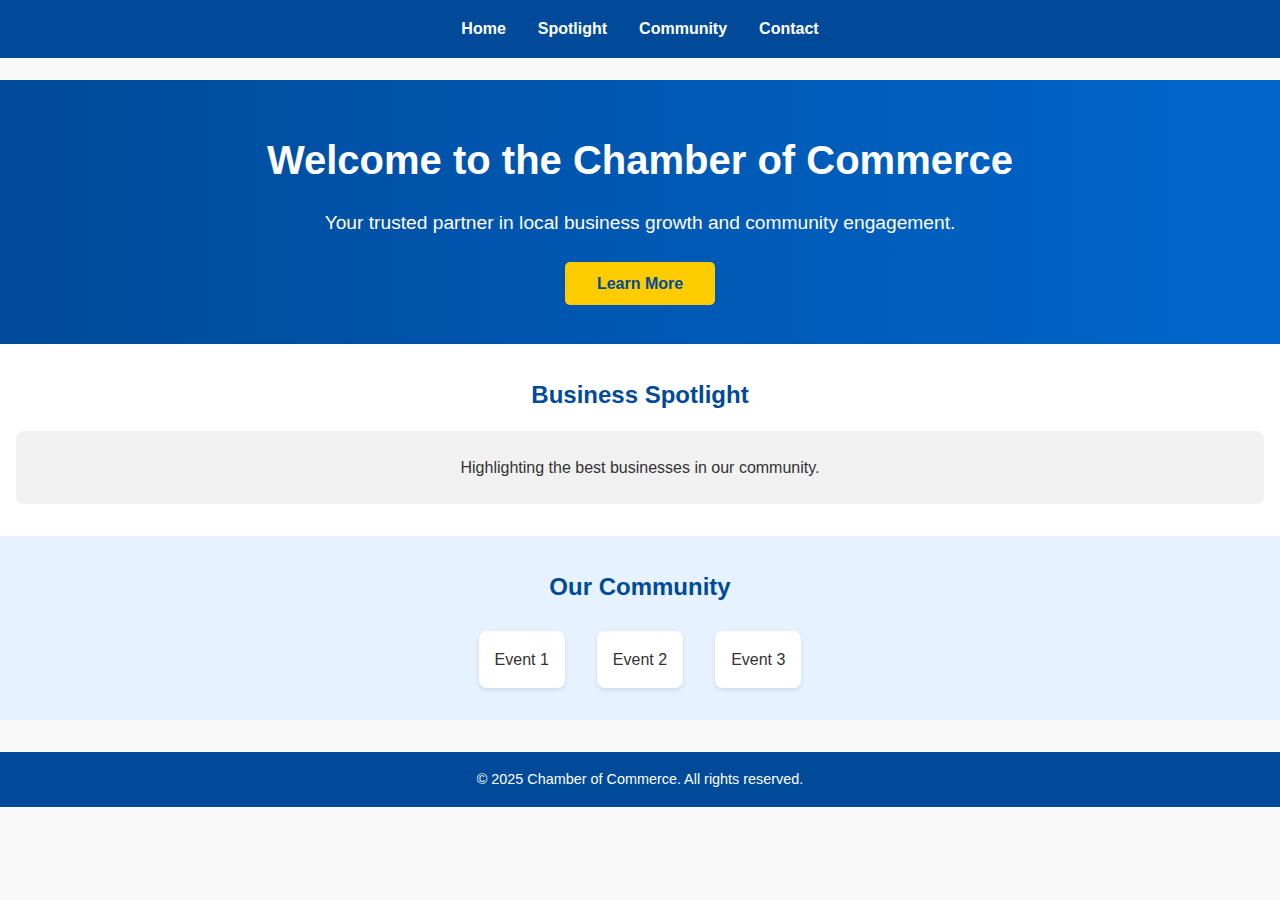
==== week01--2/chamber-site-plan.html @ 795b3398 "new-page" ====
<!DOCTYPE html>
<html lang="en">

<head>
    <meta charset="UTF-8">
    <meta name="viewport" content="width=device-width, initial-scale=1.0">
    <title>Chamber of Commerce</title>
    <link rel="stylesheet" href="styles.css">
</head>

<body>
    <header>
        <nav>
            <ul>
                <li><a href="#hero">Home</a></li>
                <li><a href="#spotlight">Spotlight</a></li>
                <li><a href="#community">Community</a></li>
                <li><a href="#contact">Contact</a></li>
            </ul>
        </nav>
    </header>

    <section id="hero">
        <h1>Welcome to the Chamber of Commerce</h1>
        <p>Your trusted partner in local business growth and community engagement.</p>
        <a href="#spotlight" class="cta">Learn More</a>
    </section>

    <section id="spotlight">
        <h2>Business Spotlight</h2>
        <article>
            <p>Highlighting the best businesses in our community.</p>
        </article>
    </section>

    <section id="community">
        <h2>Our Community</h2>
        <ul>
            <li>Event 1</li>
            <li>Event 2</li>
            <li>Event 3</li>
        </ul>
    </section>

    <footer>
        <p>&copy; 2025 Chamber of Commerce. All rights reserved.</p>
    </footer>
</body>

</html>
---- week01--2/styles.css ----
* {
    margin: 0;
    padding: 0;
    box-sizing: border-box;
}

body {
    margin: 0;
    font-family: 'Arial', sans-serif;
    line-height: 1.6;
    color: #333;
    background-color: #f9f9f9;
    padding-top: 5rem;
}


header {
    position: fixed;
    top: 0;
    width: 100%;
    background-color: #004a99;
    color: white;
    padding: 1rem 0;
    z-index: 1000;
}

nav ul {
    list-style: none;
    display: flex;
    justify-content: center;
    gap: 2rem;
}

nav a {
    color: white;
    text-decoration: none;
    font-weight: bold;
    transition: color 0.3s ease;
}

nav a:hover {
    color: #ffcc00;
}

#hero {
    text-align: center;
    padding: 3rem 1rem;
    background: linear-gradient(to right, #004a99, #0066cc);
    color: white;
}

#hero h1 {
    font-size: 2.5rem;
    margin-bottom: 1rem;
}

#hero p {
    font-size: 1.2rem;
    margin-bottom: 2rem;
}

.cta {
    background-color: #ffcc00;
    color: #004a99;
    padding: 0.8rem 2rem;
    text-decoration: none;
    border-radius: 5px;
    font-weight: bold;
    transition: background-color 0.3s ease, color 0.3s ease;
}

.cta:hover {
    background-color: #004a99;
    color: white;
}

#spotlight {
    background-color: #fff;
    padding: 2rem 1rem;
    text-align: center;
    box-shadow: 0 2px 5px rgba(0, 0, 0, 0.1);
}

#spotlight h2 {
    margin-bottom: 1rem;
    color: #004a99;
}

#spotlight article {
    background-color: #f1f1f1;
    padding: 1.5rem;
    border-radius: 8px;
}

#community {
    padding: 2rem 1rem;
    background-color: #e6f2ff;
}

#community h2 {
    text-align: center;
    margin-bottom: 1.5rem;
    color: #004a99;
}

#community ul {
    list-style: none;
    display: flex;
    justify-content: center;
    gap: 2rem;
}

#community li {
    background-color: white;
    padding: 1rem;
    border-radius: 8px;
    box-shadow: 0 2px 5px rgba(0, 0, 0, 0.1);
}

footer {
    background-color: #004a99;
    color: white;
    text-align: center;
    padding: 1rem 0;
    margin-top: 2rem;
}

footer p {
    font-size: 0.9rem;
}
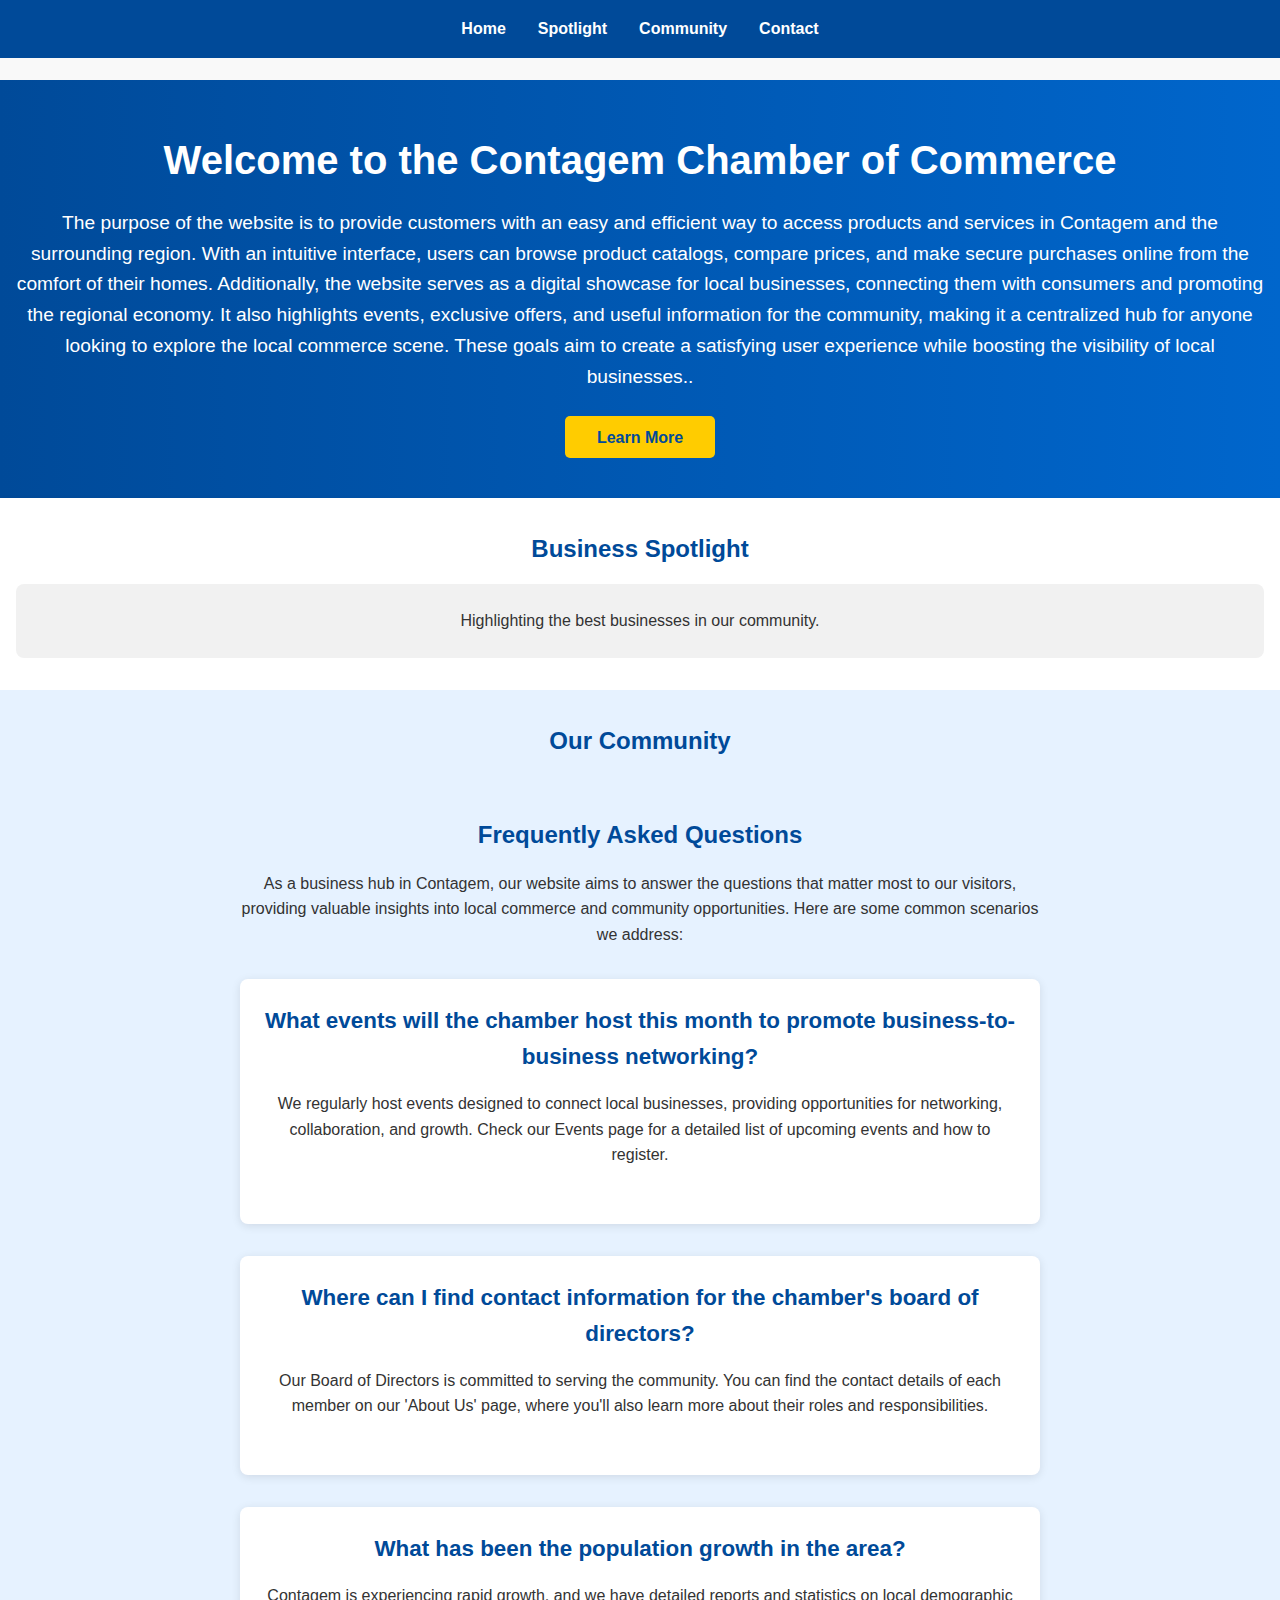
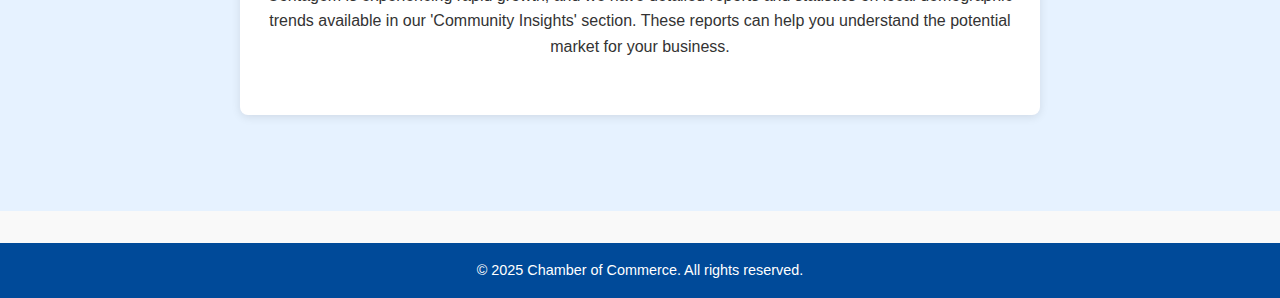
==== commit 8fb1f969: "new" ====
--- a/week01--2/chamber-site-plan.html
+++ b/week01--2/chamber-site-plan.html
@@ -21,8 +21,14 @@
     </header>
 
     <section id="hero">
-        <h1>Welcome to the Chamber of Commerce</h1>
-        <p>Your trusted partner in local business growth and community engagement.</p>
+        <h1>Welcome to the Contagem Chamber of Commerce</h1>
+        <p>The purpose of the website is to provide customers with an easy and efficient way to access products and
+            services in Contagem and the surrounding region. With an intuitive interface, users can browse product
+            catalogs, compare prices, and make secure purchases online from the comfort of their homes. Additionally,
+            the website serves as a digital showcase for local businesses, connecting them with consumers and promoting
+            the regional economy. It also highlights events, exclusive offers, and useful information for the community,
+            making it a centralized hub for anyone looking to explore the local commerce scene. These goals aim to
+            create a satisfying user experience while boosting the visibility of local businesses..</p>
         <a href="#spotlight" class="cta">Learn More</a>
     </section>
 
@@ -35,11 +41,34 @@
 
     <section id="community">
         <h2>Our Community</h2>
-        <ul>
-            <li>Event 1</li>
-            <li>Event 2</li>
-            <li>Event 3</li>
-        </ul>
+        <section id="scenarios">
+            <h2>Frequently Asked Questions</h2>
+            <p>As a business hub in Contagem, our website aims to answer the questions that matter most to our visitors,
+                providing valuable insights into local commerce and community opportunities. Here are some common
+                scenarios we address:</p>
+
+            <div class="scenario">
+                <h3>What events will the chamber host this month to promote business-to-business networking?</h3>
+                <p>We regularly host events designed to connect local businesses, providing opportunities for
+                    networking, collaboration, and growth. Check our Events page for a detailed list of upcoming events
+                    and how to register.</p>
+            </div>
+
+            <div class="scenario">
+                <h3>Where can I find contact information for the chamber's board of directors?</h3>
+                <p>Our Board of Directors is committed to serving the community. You can find the contact details of
+                    each member on our 'About Us' page, where you'll also learn more about their roles and
+                    responsibilities.</p>
+            </div>
+
+            <div class="scenario">
+                <h3>What has been the population growth in the area?</h3>
+                <p>Contagem is experiencing rapid growth, and we have detailed reports and statistics on local
+                    demographic trends available in our 'Community Insights' section. These reports can help you
+                    understand the potential market for your business.</p>
+            </div>
+        </section>
+
     </section>
 
     <footer>
--- a/week01--2/styles.css
+++ b/week01--2/styles.css
@@ -127,4 +127,63 @@
 
 footer p {
     font-size: 0.9rem;
+}
+
+#community {
+    padding: 2rem 1rem;
+    background-color: #e6f2ff;
+}
+
+#community h2 {
+    text-align: center;
+    margin-bottom: 1.5rem;
+    color: #004a99;
+}
+
+#scenarios {
+    padding: 2rem 0;
+    text-align: center;
+}
+
+#scenarios h2 {
+    color: #004a99;
+    margin-bottom: 1rem;
+}
+
+#scenarios p {
+    margin-bottom: 2rem;
+    color: #333;
+    font-size: 1rem;
+    max-width: 800px;
+    margin-left: auto;
+    margin-right: auto;
+}
+
+/* Estilo para os quadros das perguntas */
+.scenario {
+    background-color: white;
+    padding: 1.5rem;
+    border-radius: 8px;
+    box-shadow: 0 2px 10px rgba(0, 0, 0, 0.1);
+    margin-bottom: 2rem;
+    max-width: 800px;
+    margin-left: auto;
+    margin-right: auto;
+    transition: transform 0.3s ease, box-shadow 0.3s ease;
+}
+
+.scenario:hover {
+    transform: translateY(-5px);
+    box-shadow: 0 5px 15px rgba(0, 0, 0, 0.2);
+}
+
+.scenario h3 {
+    color: #004a99;
+    font-size: 1.4rem;
+    margin-bottom: 1rem;
+}
+
+.scenario p {
+    color: #666;
+    font-size: 1rem;
 }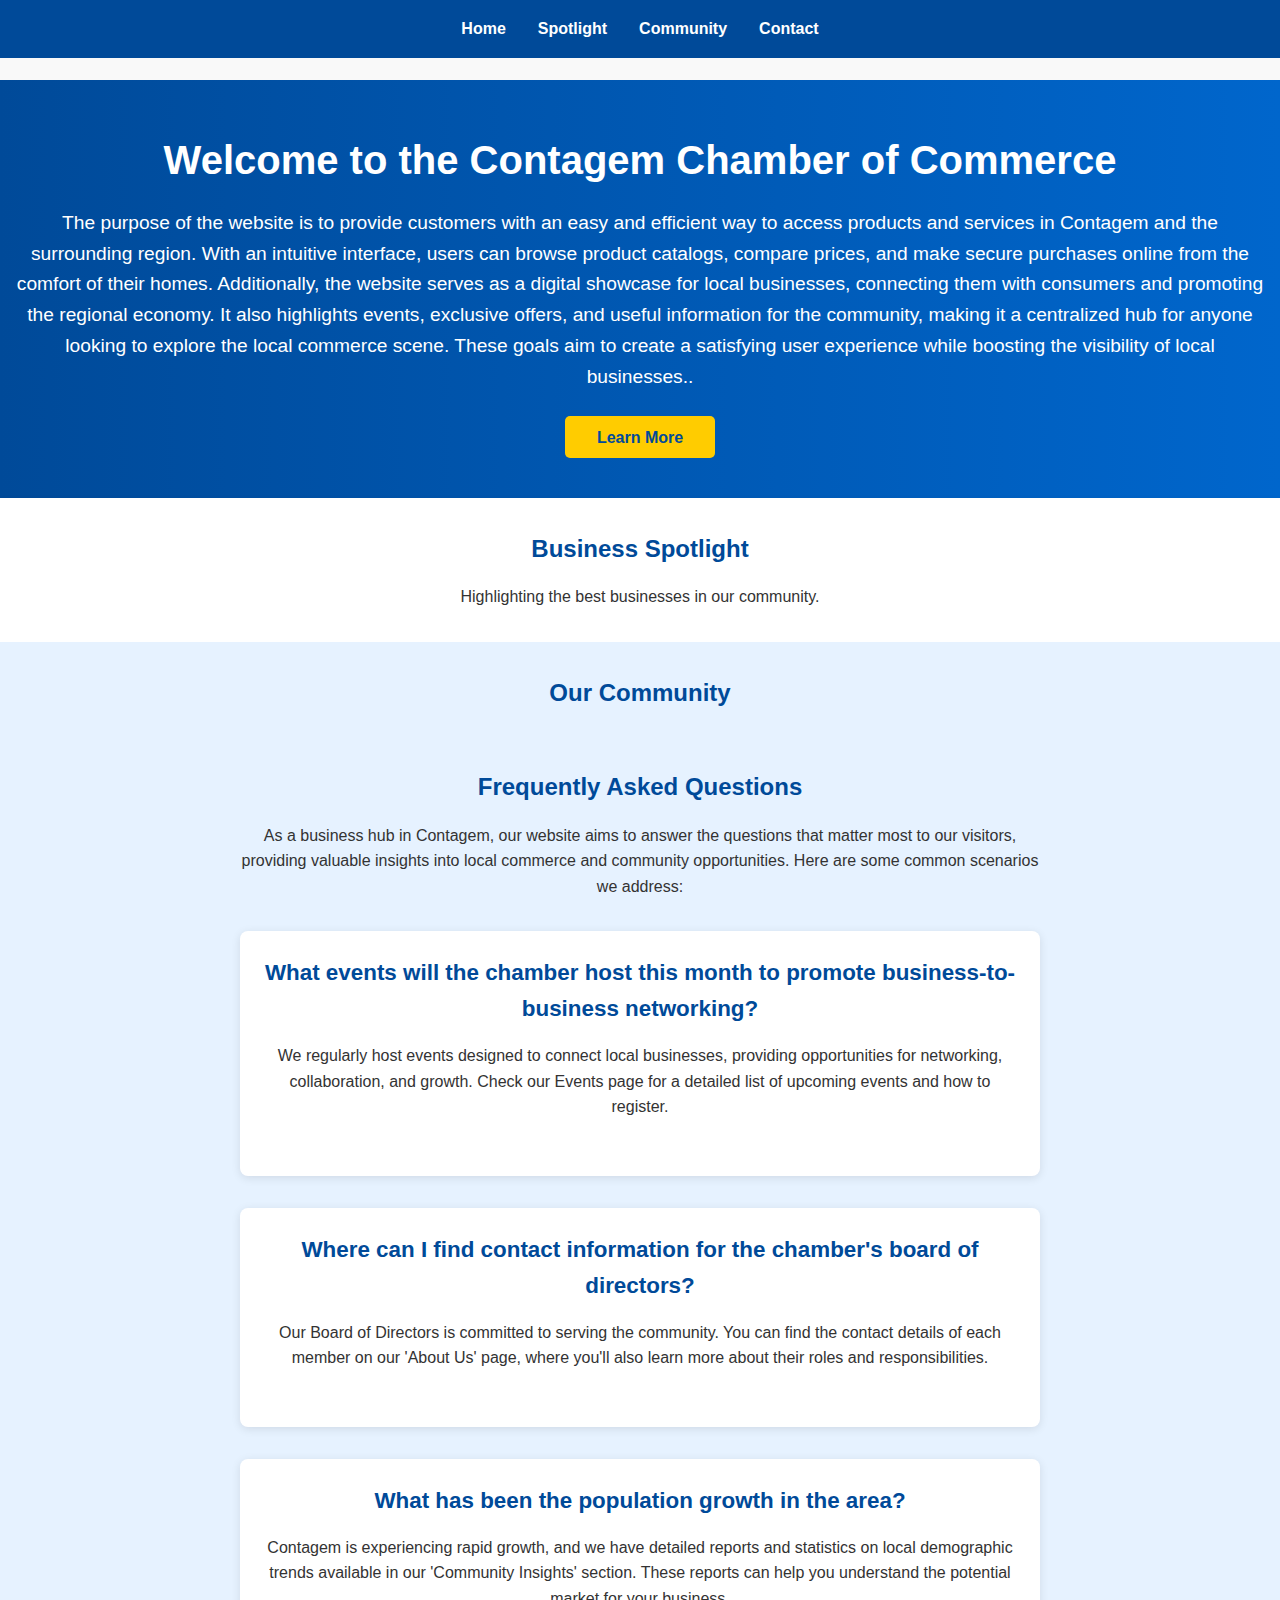
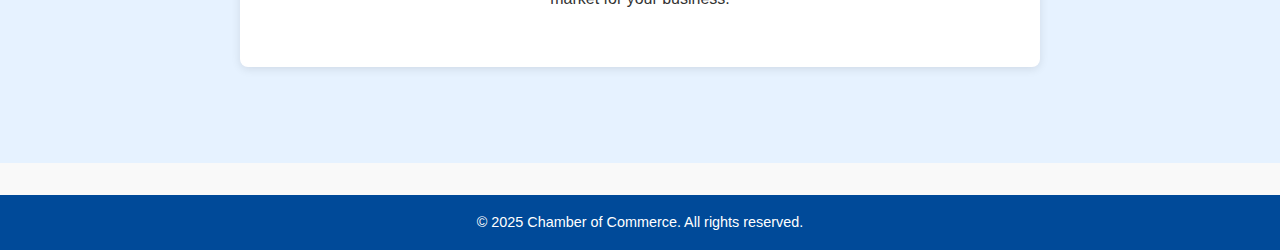
==== commit f8435577: "correct-html" ====
--- a/week01--2/chamber-site-plan.html
+++ b/week01--2/chamber-site-plan.html
@@ -34,9 +34,9 @@
 
     <section id="spotlight">
         <h2>Business Spotlight</h2>
-        <article>
+        <div>
             <p>Highlighting the best businesses in our community.</p>
-        </article>
+        </div>
     </section>
 
     <section id="community">
